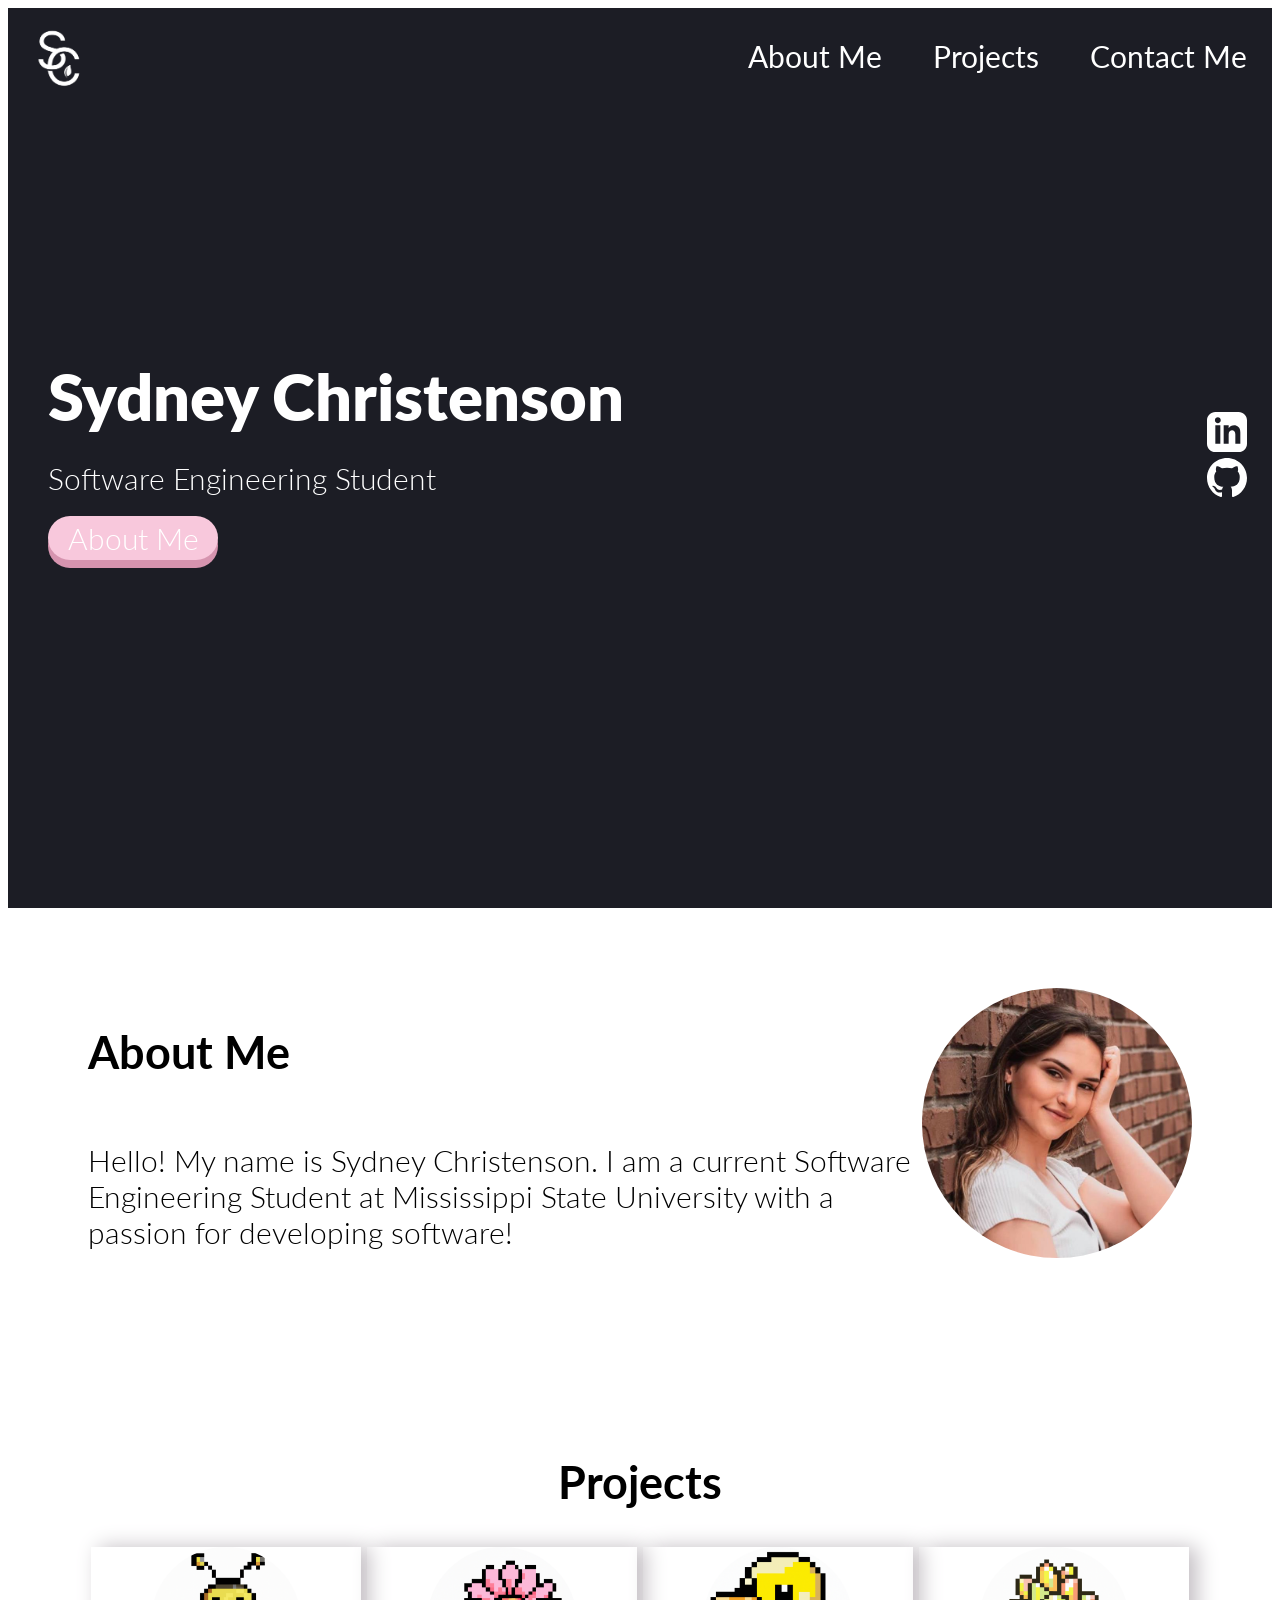
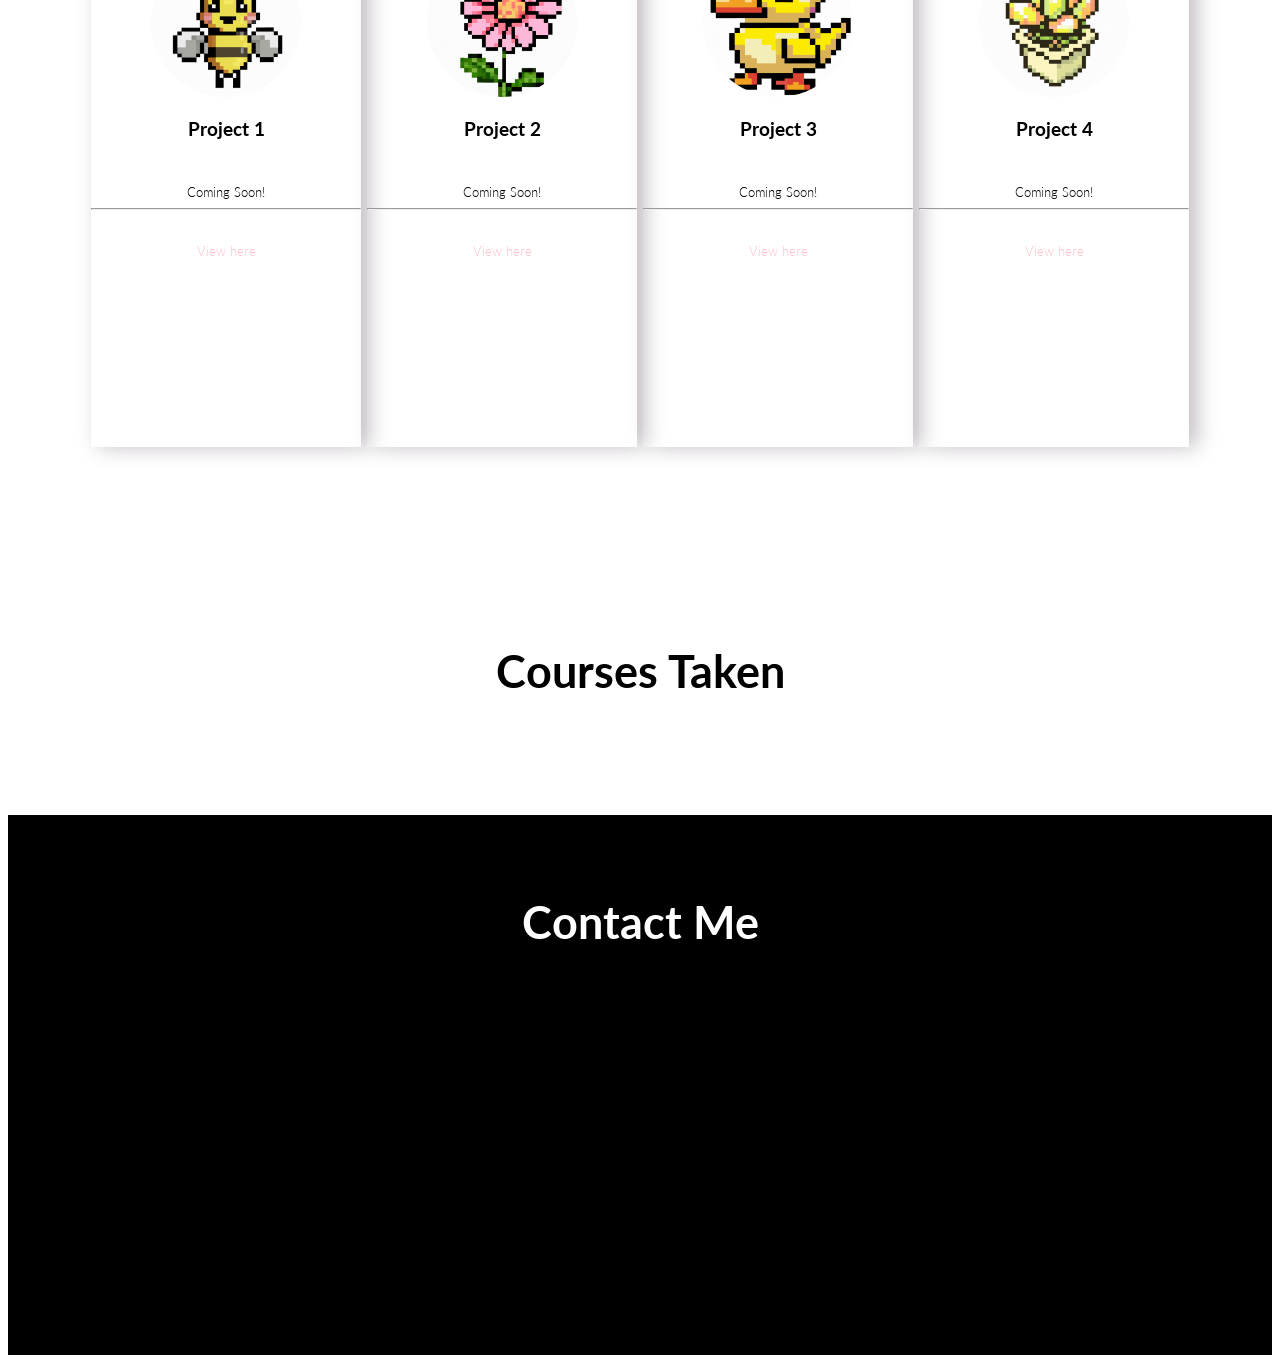
==== index.html @ 9f4ef2bf "updated used wrong branch" ====
<!DOCTYPE html>
<html>
    <head>
        <link rel="stylesheet" href ="source/stylesheet.css" />
        <link rel="preconnect" href="https://fonts.googleapis.com">
        <link rel="preconnect" href="https://fonts.gstatic.com" crossorigin>
        <link href="https://fonts.googleapis.com/css2?family=Comfortaa:wght@300;400;500;600;700&family=Lato:ital,wght@0,100;0,300;0,400;0,700;0,900;1,100;1,300;1,400;1,700;1,900&display=swap" rel="stylesheet">
        <title>Portfolio</title>
        <meta charset="UTF-8" />
    </head>
    <body>
        <section class="hero">
            <nav>
                <img class="logo" src="source/images/logo.png" alt="Sydney Christenson logo s c"/>
                <ul>
                    <li><a href="#about-me">About Me</a></li>
                    <li><a href="#projects">Projects</a></li>
                    <li><a href="#contacts">Contact Me</a></li>
                </ul>
            </nav>
            <div class="hero-area">
                <div class="hero-text">
                    <h1>Sydney Christenson</h1>
                    <p>Software Engineering Student</p>
                    <div class="button"><a href="#about-me">About Me</a></div>
                </div>
                <div class="socials">
                    <div><a href="https://www.linkedin.com/in/sydney-christenson-367678225/" class="icons">
                        <svg xmlns="http://www.w3.org/2000/svg" fill="#ffffff" width="40" height="40" viewBox="0 0 24 24"><path d="M19 0h-14c-2.761 0-5 2.239-5 5v14c0 2.761 2.239 5 5 5h14c2.762 0 5-2.239 5-5v-14c0-2.761-2.238-5-5-5zm-11 19h-3v-11h3v11zm-1.5-12.268c-.966 0-1.75-.79-1.75-1.764s.784-1.764 1.75-1.764 1.75.79 1.75 1.764-.783 1.764-1.75 1.764zm13.5 12.268h-3v-5.604c0-3.368-4-3.113-4 0v5.604h-3v-11h3v1.765c1.396-2.586 7-2.777 7 2.476v6.759z"/></svg>
                    </a></div>
                    <div></div><a href="https://github.com/SChristenson24" class="icons">
                        <svg xmlns="http://www.w3.org/2000/svg" fill="#ffffff" width="40" height="40" viewBox="0 0 24 24"><path d="M12 0c-6.626 0-12 5.373-12 12 0 5.302 3.438 9.8 8.207 11.387.599.111.793-.261.793-.577v-2.234c-3.338.726-4.033-1.416-4.033-1.416-.546-1.387-1.333-1.756-1.333-1.756-1.089-.745.083-.729.083-.729 1.205.084 1.839 1.237 1.839 1.237 1.07 1.834 2.807 1.304 3.492.997.107-.775.418-1.305.762-1.604-2.665-.305-5.467-1.334-5.467-5.931 0-1.311.469-2.381 1.236-3.221-.124-.303-.535-1.524.117-3.176 0 0 1.008-.322 3.301 1.23.957-.266 1.983-.399 3.003-.404 1.02.005 2.047.138 3.006.404 2.291-1.552 3.297-1.23 3.297-1.23.653 1.653.242 2.874.118 3.176.77.84 1.235 1.911 1.235 3.221 0 4.609-2.807 5.624-5.479 5.921.43.372.823 1.102.823 2.222v3.293c0 .319.192.694.801.576 4.765-1.589 8.199-6.086 8.199-11.386 0-6.627-5.373-12-12-12z"/></svg>
                    </a></div>
                </div>
            </div>
        </section>
        <section class="sub" id="about-me">
            <div class="info">
                <h2>About Me</h2>
                <p>Hello! My name is Sydney Christenson. I am a current Software Engineering Student at Mississippi State University with a passion for developing software!</p>
            </div>
            <div class="headshotc"></div>
                <img class="headshot" src="source/images/otherSenPic.jpeg" alt="Sydney Christenson Headshot"/>
        </section>
        <section class="sub-section" id="projects">
            <h2>Projects</h2>
            <div class="projectc">
                <div class="project-card">
                    <img class="project-image" src="source/images/bee.png" alt="Project one image"/>
                    <h3>Project 1</h3>
                    <p class="sub-text">Coming Soon!</p>
                    <hr/>
                    <a href=""><p class="sub-text2">View here</p></a>
                </div>
                <div class="project-card">
                    <img class="project-image" src="source/images/flower.png" alt="Project one image"/>
                    <h3>Project 2</h3>
                    <p class="sub-text">Coming Soon!</p>
                    <hr/>
                    <a href=""><p class="sub-text2">View here</p></a>
                </div>
                <div class="project-card">
                    <img class="project-image" src="source/images/duck.png" alt="Project one image"/>
                    <h3>Project 3</h3>
                    <p class="sub-text">Coming Soon!</p>
                    <hr/>
                    <a href=""><p class="sub-text2">View here</p></a>
                </div>
                <div class="project-card">
                    <img class="project-image" src="source/images/succulent .png" alt="Project one image"/>
                    <h3>Project 4</h3>
                    <p class="sub-text">Coming Soon!</p>
                    <hr/>
                    <a href=""><p class="sub-text2">View here</p></a>
                </div>
            </div>
        </section>
        <section class="sub" id="courses">
            <h2>Courses Taken</h2>
        </section>
        <footer class="contact-section" id="contacts">
            <h4>Contact Me</h4>
        </footer>




        <script src="source/port.js"></script>
    </body>
</html>
---- source/stylesheet.css ----
body {
    font-family: 'Lato', sans-serif;
}

section {

    background-color: white;


}

.hero {
    background-color: #1c1d25;
    height: 100vh;
    color: white;
    font-size: 30px;

}

footer {
    height: 500px;
    background-color: black;
}

nav {
    display: flex;
    justify-content: space-between;
}

ul {
    display: flex;
    list-style-type: none;
    width: 550px;
    justify-content: space-around;
}

li
{
    text-decoration: none;
}

h1{
    font-size: 65px;
    margin: 0;
    font-weight: 800;

}

h2 {
    font-size: 45px;
}

h4 {
    font-size: 45px;
    color: white;
}

p {
    margin: 0;
    padding-top: 25px;
    font-weight: 300;
    font-size: 30px;
}

.sub-text {
    font-size: 13px;
    font-weight: 300px;
}

.sub-text2 {
    font-size: 13px;
    font-weight: 300px;
    text-decoration: none;
    color: pink;
}

.hero-area{
    display: flex;
    height: 100%;
    justify-content: space-between;
    align-items: center;
}

.hero-text {
    margin-left: 40px;
    margin-bottom: 200px;
}

.button {
    width: 170px;
    height: 40px;
    border-radius: 25px;
    background-color: #F8C8DC;
    text-align: center;
    font-size: 30px;
    font-weight: 300;
    padding-top: 4px;
    margin-top: 20px;
    box-shadow: 0px 8px #d694af;
}

.button:hover {
    background-color: #fc8eac;
}

.button:active {
    background-color: #a9a9a9;
    color: #808080;
}

.socials {
    padding-bottom: 200px;
}

.logo {
    height: 100px;
}

.icons {
    margin: 25px;

}

.sub {
    display: flex;
    justify-content: space-around;
    padding: 80px;
}

.sub-section {
    display: flex;
    flex-direction: column;
    text-align: center;
    padding: 80px;
}

.contact-section {
    display: flex;
    flex-direction: column;
    text-align: center;
    padding: 20px;
}

.headshot {
    width: 270px;
    height: 270px;
    border-radius: 150px;
}

.headshotc {
    display: flex;
    align-items: center;
}

.project-card {
    width: 270px;
    height: 500px;
    box-shadow: 8px 0px 20px #c3bec3;
}

.projectc {
    display: flex;
    justify-content: space-around;
}

.project-image {
    height: 150px;
    width: 150px;
    border-radius: 150px;
}

a {
    text-decoration: none;
    color: white;
}
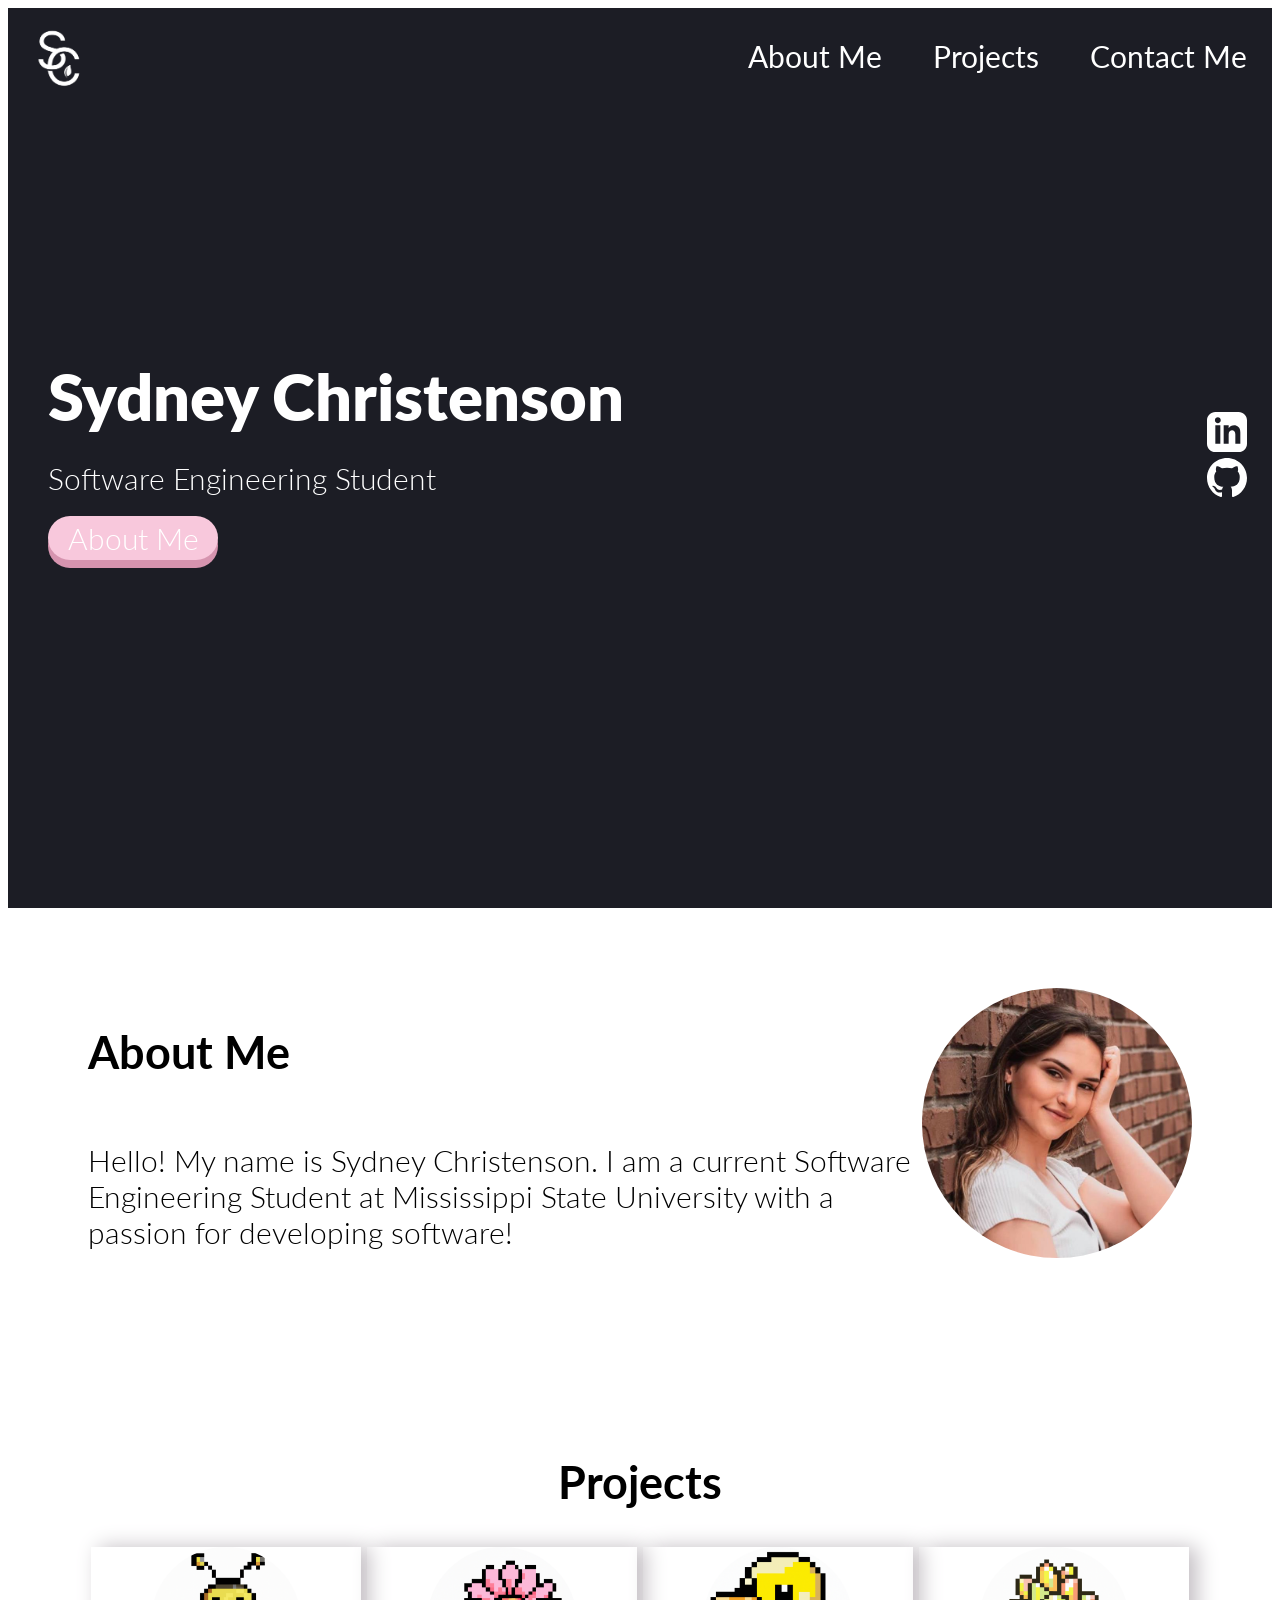
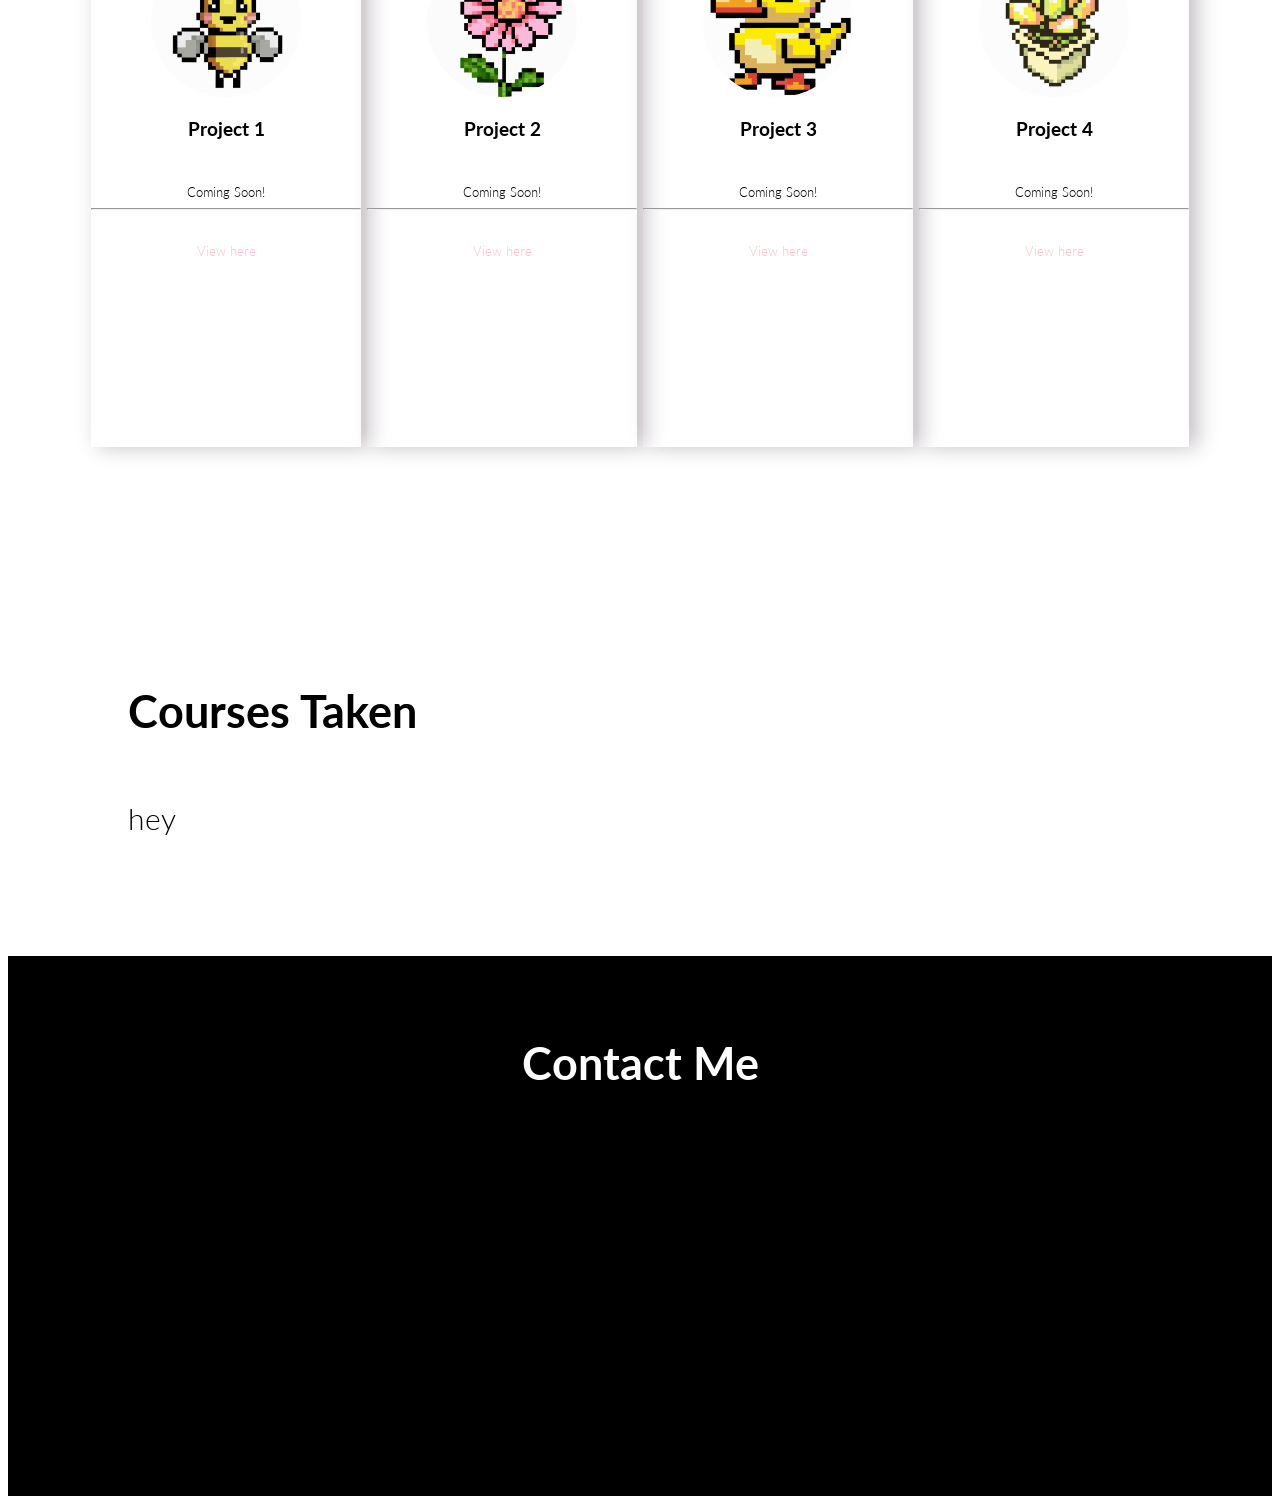
==== commit 7e7218ca: "Started course section plan what to do" ====
--- a/index.html
+++ b/index.html
@@ -35,7 +35,7 @@
             </div>
         </section>
         <section class="sub" id="about-me">
-            <div class="info">
+            <div>
                 <h2>About Me</h2>
                 <p>Hello! My name is Sydney Christenson. I am a current Software Engineering Student at Mississippi State University with a passion for developing software!</p>
             </div>
@@ -75,8 +75,9 @@
                 </div>
             </div>
         </section>
-        <section class="sub" id="courses">
+        <section class="course-section" id="courses">
             <h2>Courses Taken</h2>
+            <p>hey</p>
         </section>
         <footer class="contact-section" id="contacts">
             <h4>Contact Me</h4>
--- a/source/stylesheet.css
+++ b/source/stylesheet.css
@@ -141,6 +141,13 @@
     padding: 20px;
 }
 
+.course-section {
+    display: flex;
+    flex-direction: column;
+    text-align: left;
+    padding: 120px;
+}
+
 .headshot {
     width: 270px;
     height: 270px;
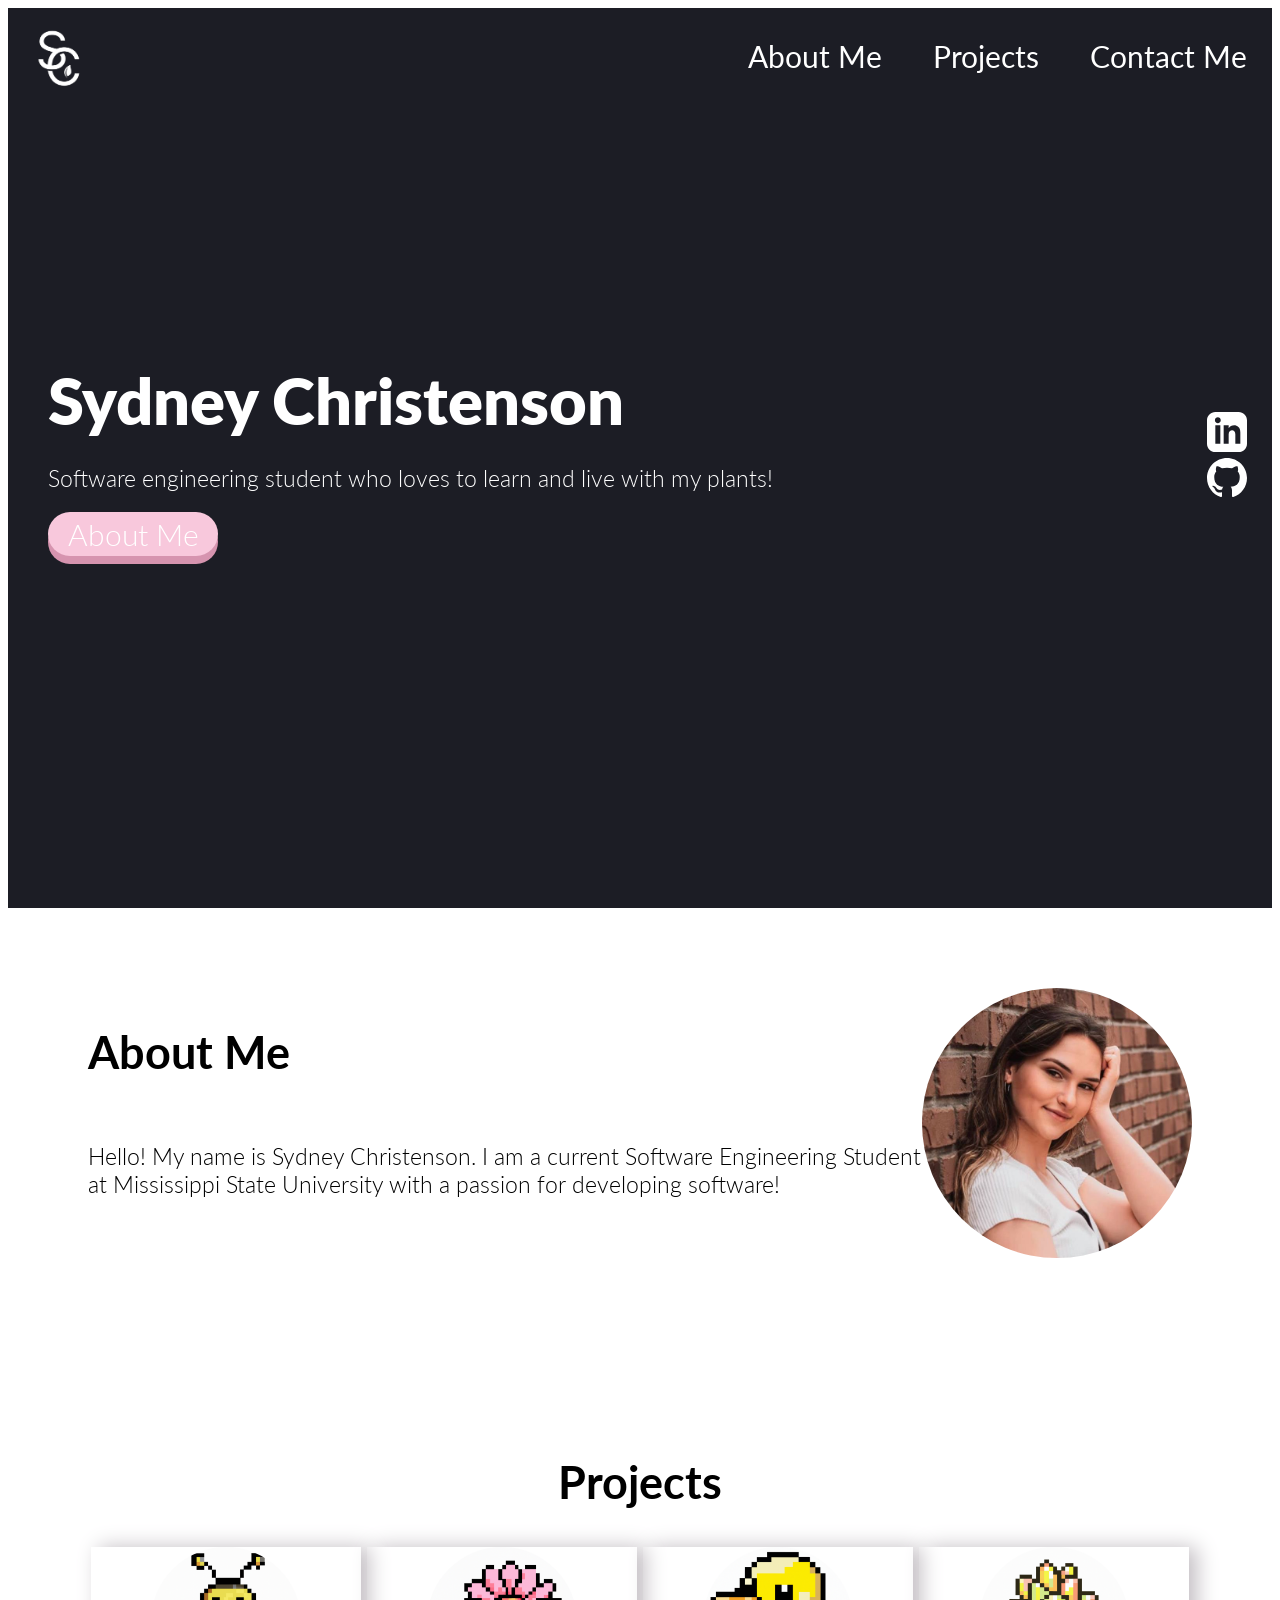
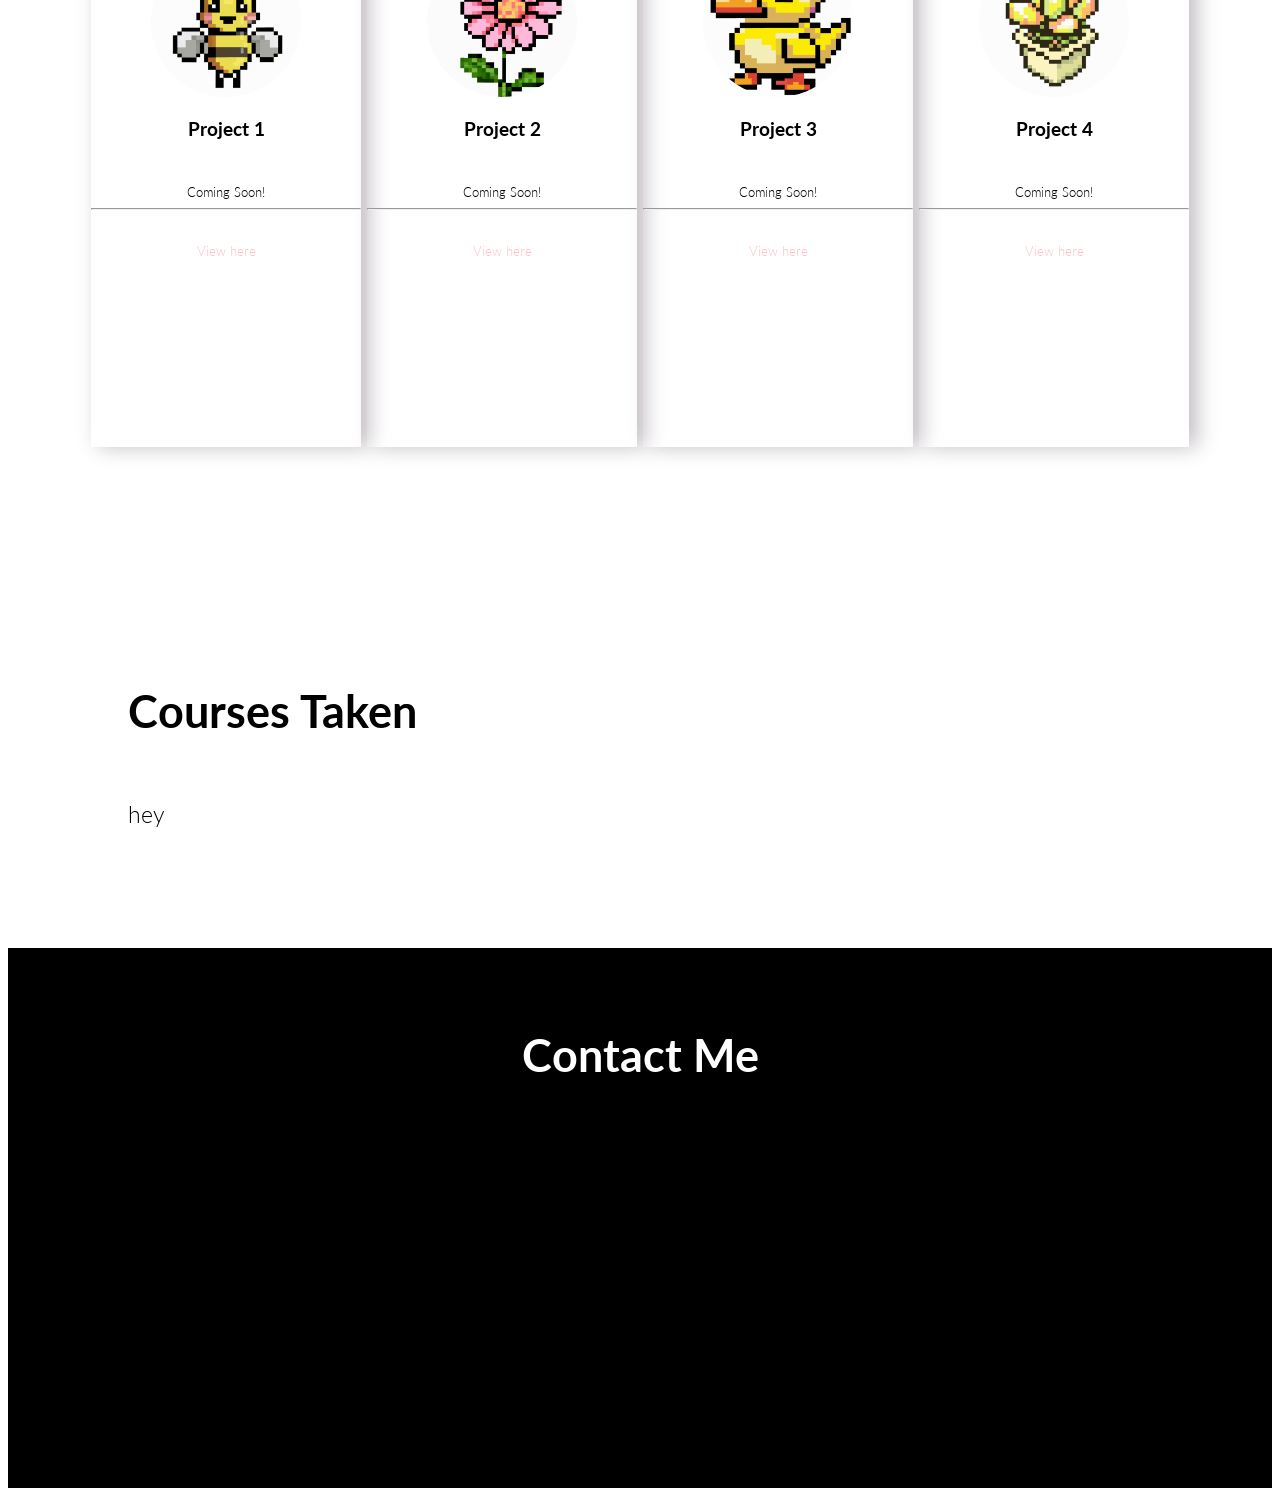
==== commit ce90ab16: "idwn wefjhwbefjh" ====
--- a/index.html
+++ b/index.html
@@ -1,6 +1,7 @@
 <!DOCTYPE html>
 <html>
     <head>
+        <link rel="stylesheet" href="index.css">
         <link rel="stylesheet" href ="source/stylesheet.css" />
         <link rel="preconnect" href="https://fonts.googleapis.com">
         <link rel="preconnect" href="https://fonts.gstatic.com" crossorigin>
@@ -21,7 +22,7 @@
             <div class="hero-area">
                 <div class="hero-text">
                     <h1>Sydney Christenson</h1>
-                    <p>Software Engineering Student</p>
+                    <p>Software engineering student who loves to learn and live with my plants! <meta charset="UTF-8"></p>
                     <div class="button"><a href="#about-me">About Me</a></div>
                 </div>
                 <div class="socials">
--- a/source/stylesheet.css
+++ b/source/stylesheet.css
@@ -59,7 +59,7 @@
     margin: 0;
     padding-top: 25px;
     font-weight: 300;
-    font-size: 30px;
+    font-size: 23px;
 }
 
 .sub-text {
@@ -170,6 +170,13 @@
     justify-content: space-around;
 }
 
+@media only screen and (max-width: 1000px) {
+    .projectc {
+        display: flex;
+        flex-wrap: wrap;
+    }
+}
+
 .project-image {
     height: 150px;
     width: 150px;
@@ -182,3 +189,4 @@
 }
 
 
+
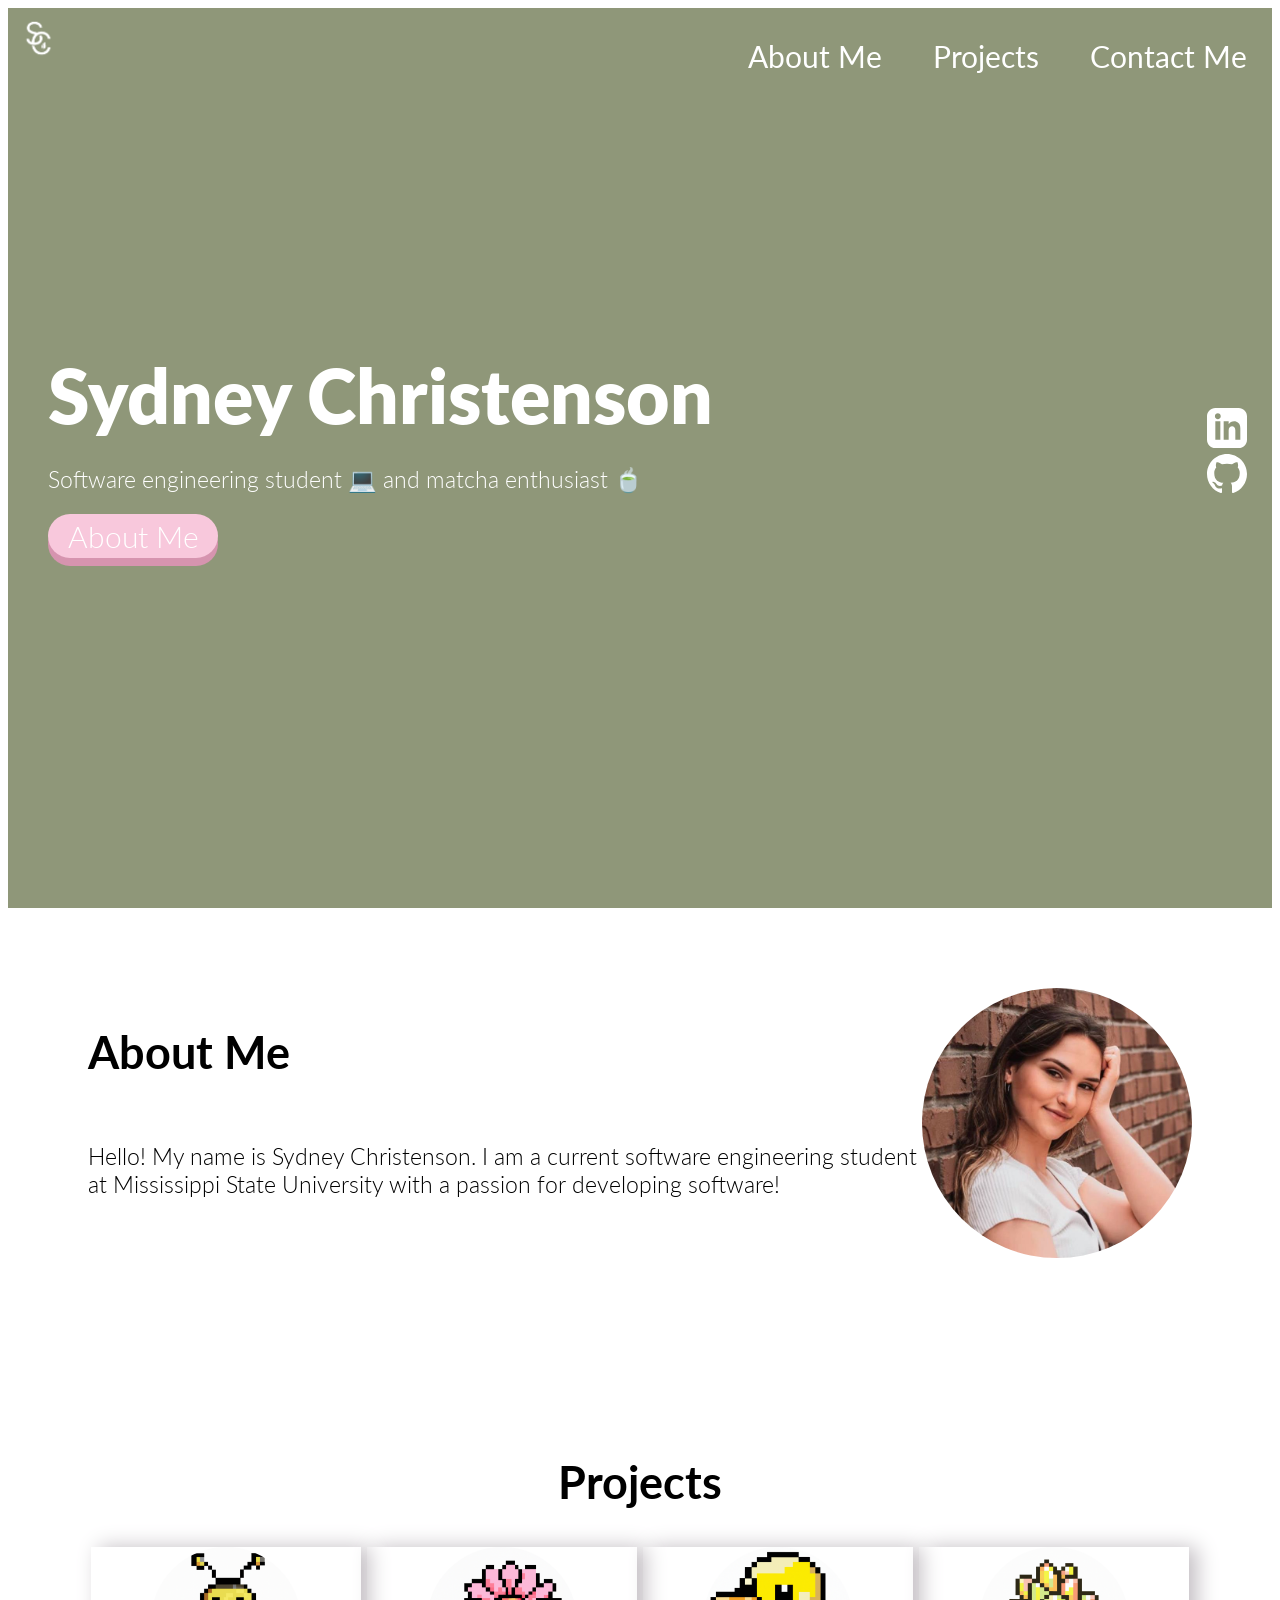
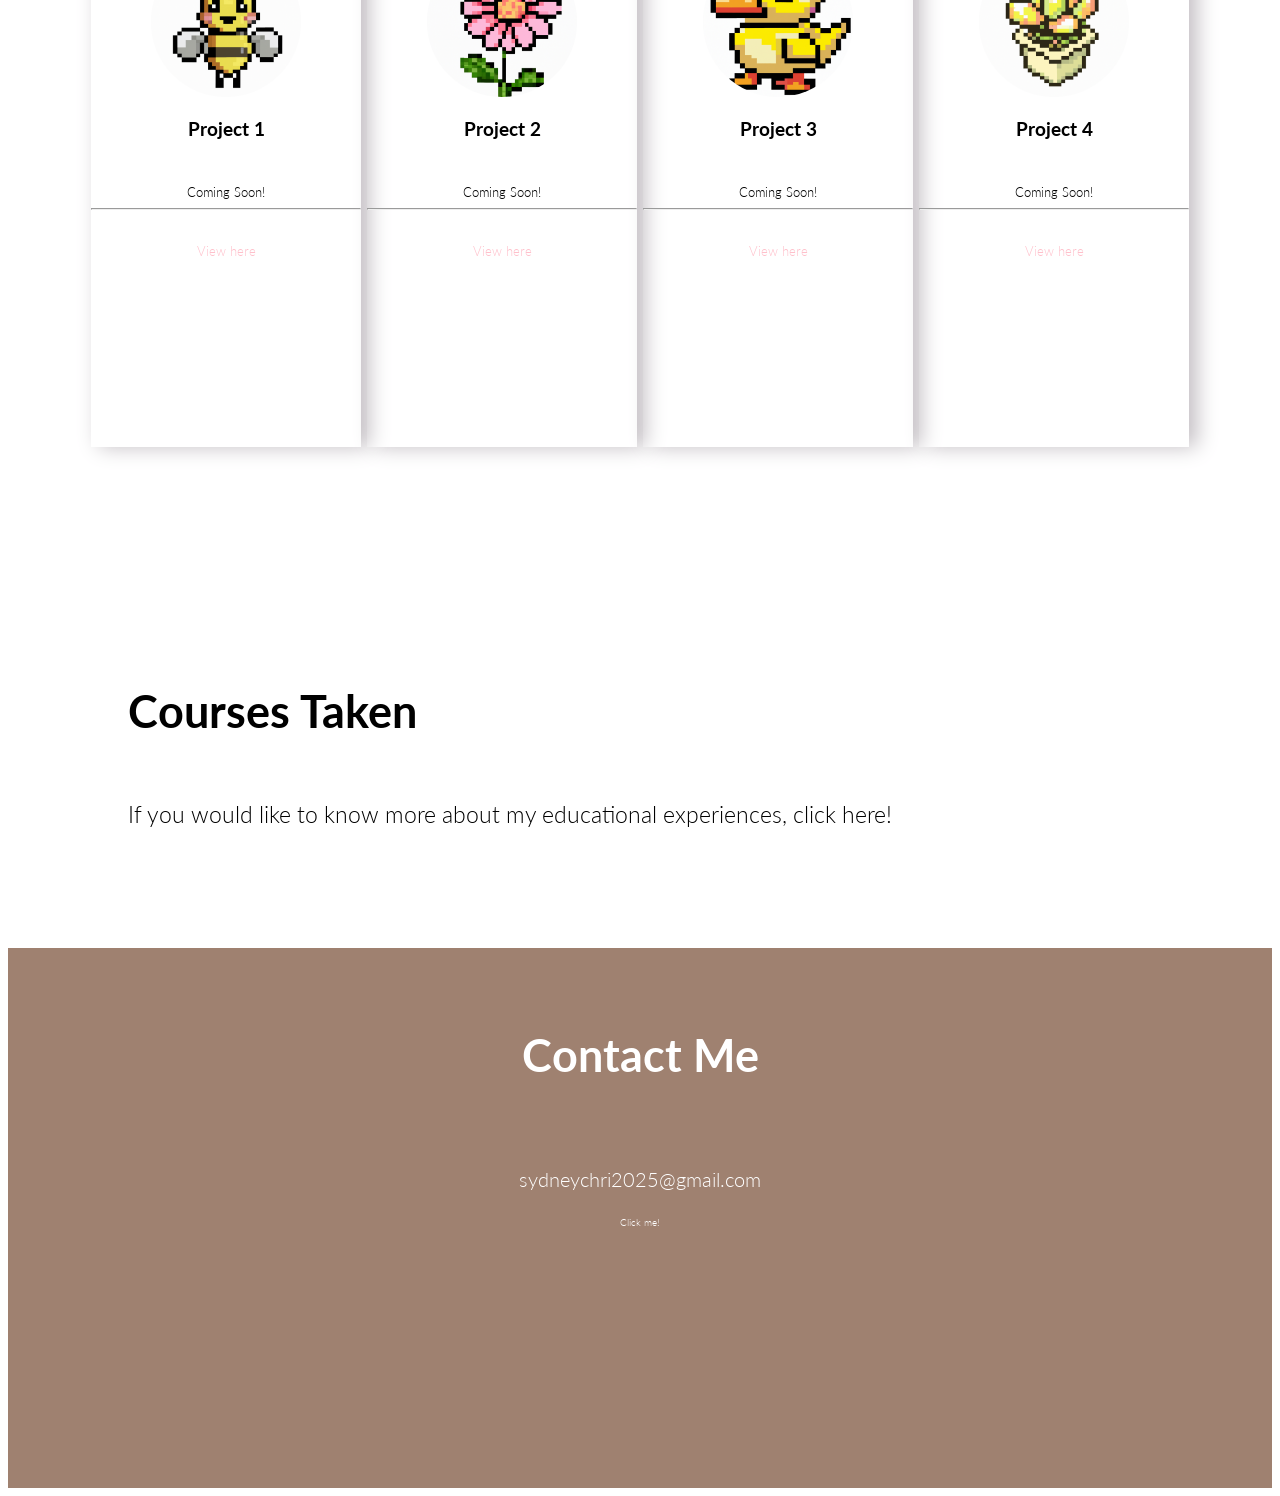
==== commit 810af349: "FINISHING" ====
--- a/index.html
+++ b/index.html
@@ -22,7 +22,7 @@
             <div class="hero-area">
                 <div class="hero-text">
                     <h1>Sydney Christenson</h1>
-                    <p>Software engineering student who loves to learn and live with my plants! <meta charset="UTF-8"></p>
+                    <p>Software engineering student <span>💻</span> and matcha enthusiast <span>🍵</span><meta charset="UTF-8"></p>
                     <div class="button"><a href="#about-me">About Me</a></div>
                 </div>
                 <div class="socials">
@@ -38,7 +38,7 @@
         <section class="sub" id="about-me">
             <div>
                 <h2>About Me</h2>
-                <p>Hello! My name is Sydney Christenson. I am a current Software Engineering Student at Mississippi State University with a passion for developing software!</p>
+                <p>Hello! My name is Sydney Christenson. I am a current software engineering student at Mississippi State University with a passion for developing software!</p>
             </div>
             <div class="headshotc"></div>
                 <img class="headshot" src="source/images/otherSenPic.jpeg" alt="Sydney Christenson Headshot"/>
@@ -78,15 +78,12 @@
         </section>
         <section class="course-section" id="courses">
             <h2>Courses Taken</h2>
-            <p>hey</p>
+            <p>If you would like to know more about my educational experiences, click here!</p>
         </section>
         <footer class="contact-section" id="contacts">
             <h4>Contact Me</h4>
+            <a href="mailto:sydneychri2025@gmail.com?subject=Hello%20Sydney!"><p class="contact-p">sydneychri2025@gmail.com</p></a>
+            <p class="small-text">Click me!</p>
         </footer>
-
-
-
-
-        <script src="source/port.js"></script>
     </body>
-</html>+</html> 
--- a/source/stylesheet.css
+++ b/source/stylesheet.css
@@ -10,7 +10,7 @@
 }
 
 .hero {
-    background-color: #1c1d25;
+    background-color: #8F9779;
     height: 100vh;
     color: white;
     font-size: 30px;
@@ -19,7 +19,7 @@
 
 footer {
     height: 500px;
-    background-color: black;
+    background-color: #9F8170;
 }
 
 nav {
@@ -40,7 +40,7 @@
 }
 
 h1{
-    font-size: 65px;
+    font-size: 75px;
     margin: 0;
     font-weight: 800;
 
@@ -60,6 +60,22 @@
     padding-top: 25px;
     font-weight: 300;
     font-size: 23px;
+}
+
+.contact-p {
+    color: white;
+    font-size: 20px;
+}
+
+.contact-p:hover{
+    color: #54443a;
+}
+
+.small-text{
+    font-size: 10px;
+    font-weight: 200px;
+    text-decoration: none;
+    color: white;
 }
 
 .sub-text {
@@ -113,7 +129,7 @@
 }
 
 .logo {
-    height: 100px;
+    height: 60px;
 }
 
 .icons {
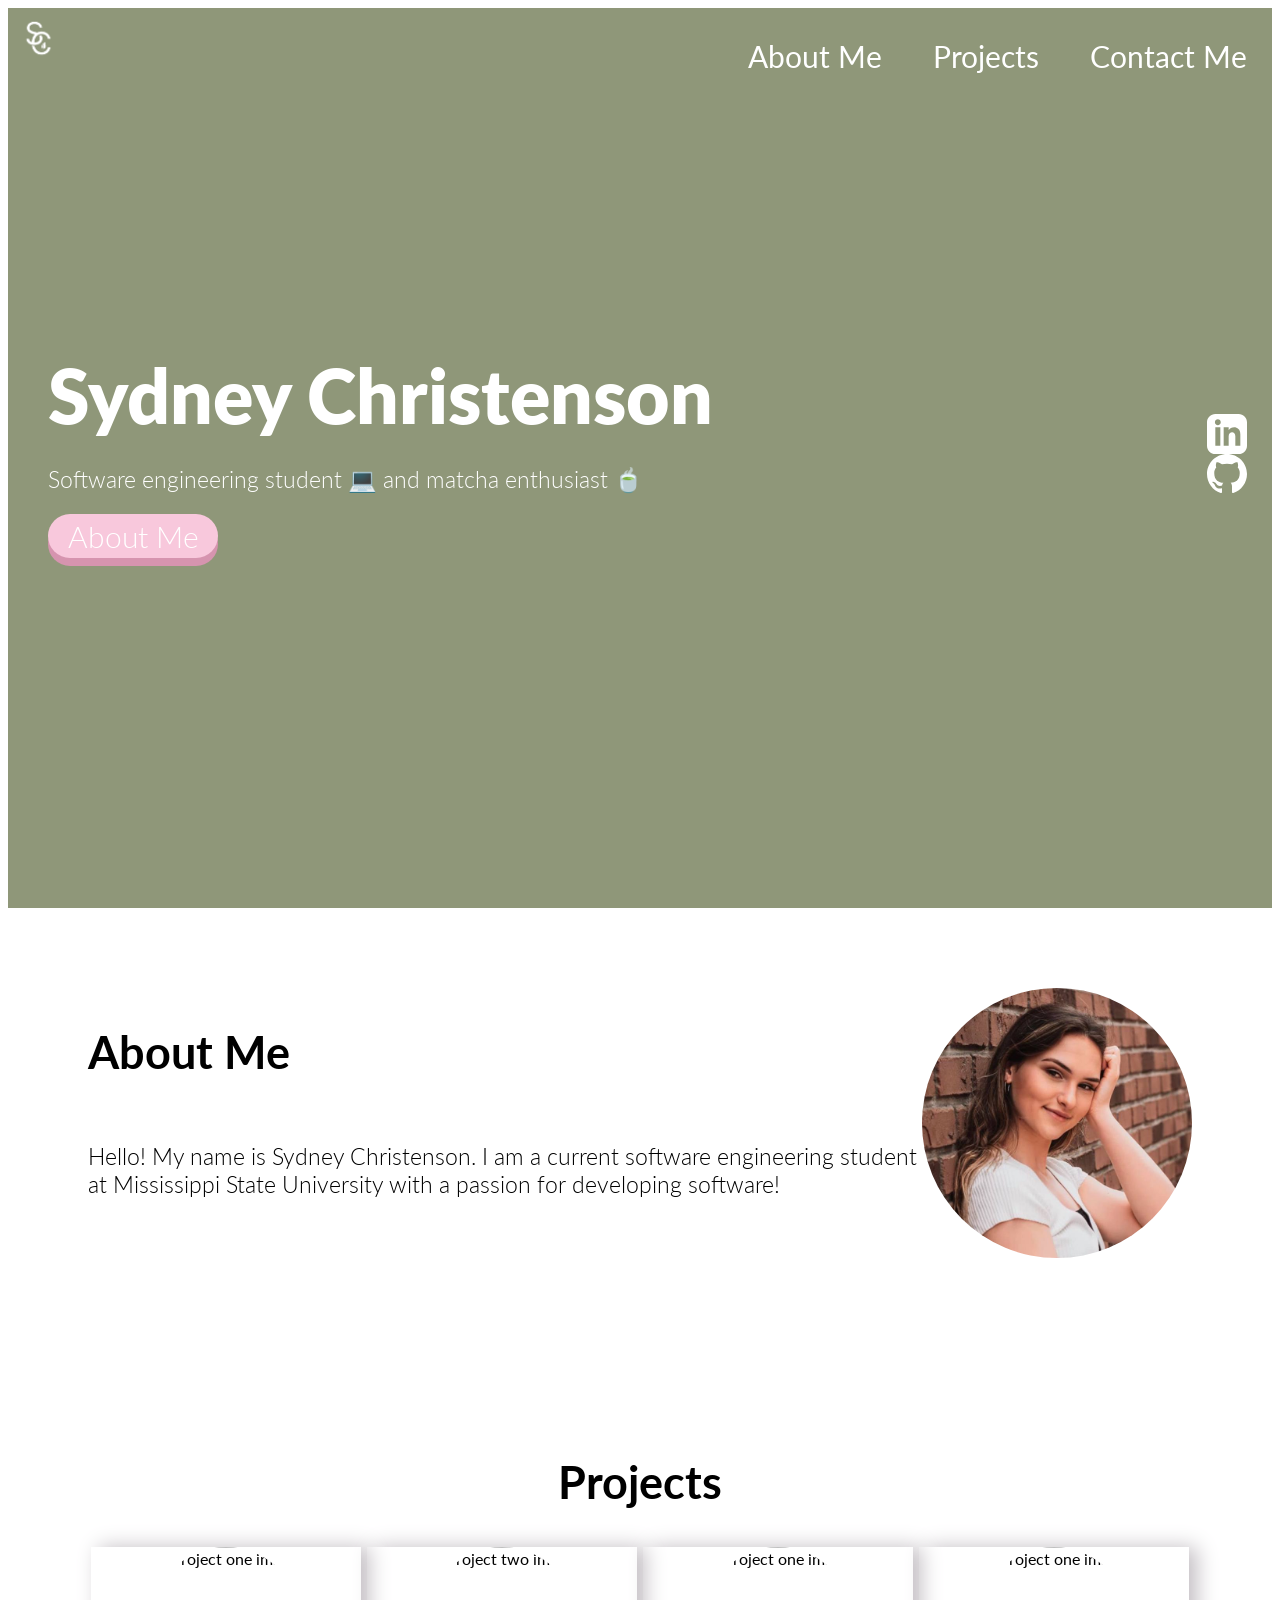
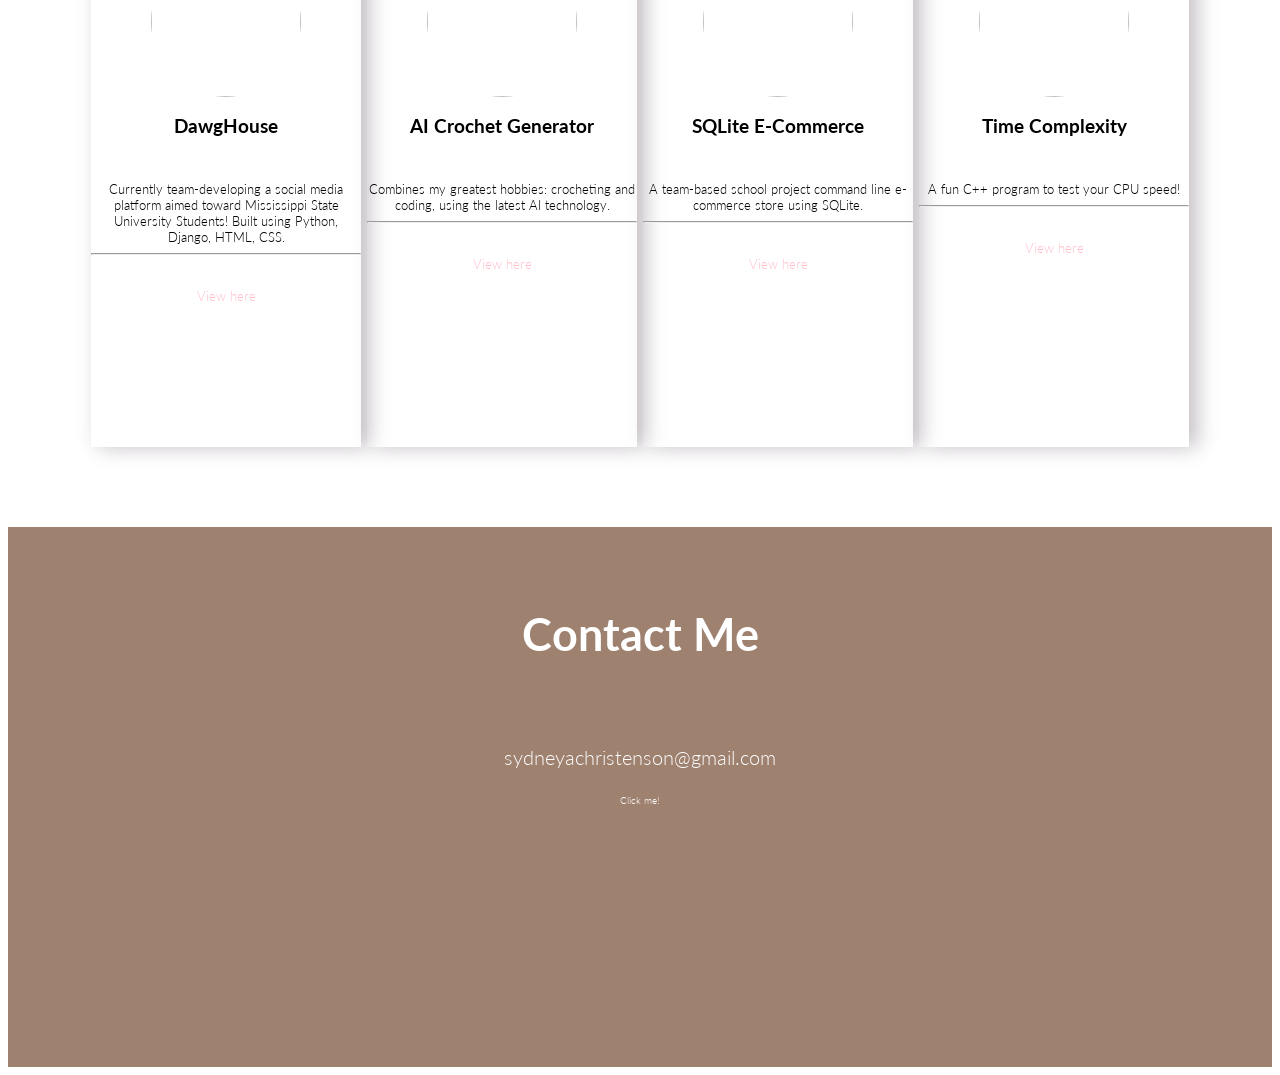
==== commit dda27abb: "Update index.html" ====
--- a/index.html
+++ b/index.html
@@ -1,4 +1,3 @@
-<!DOCTYPE html>
 <html>
     <head>
         <link rel="stylesheet" href="index.css">
@@ -47,43 +46,47 @@
             <h2>Projects</h2>
             <div class="projectc">
                 <div class="project-card">
-                    <img class="project-image" src="source/images/bee.png" alt="Project one image"/>
-                    <h3>Project 1</h3>
-                    <p class="sub-text">Coming Soon!</p>
+                    <img class="project-image" src="source/images/DawgHouseThumb.png" alt="Project one image"/>
+                    <h3>DawgHouse</h3>
+                    <p class="sub-text">Currently team-developing a social media platform
+                        aimed toward Mississippi State University Students! Built using Python, Django, HTML, CSS.</p>
                     <hr/>
-                    <a href=""><p class="sub-text2">View here</p></a>
+                    <a href="https://github.com/Ragnarok9401/intro_software_eng_jf1774"><p class="sub-text2">View here</p></a>
                 </div>
                 <div class="project-card">
-                    <img class="project-image" src="source/images/flower.png" alt="Project one image"/>
-                    <h3>Project 2</h3>
-                    <p class="sub-text">Coming Soon!</p>
+                    <img class="project-image" src="source/images/CrochetThumb.png" alt="Project two image"/>
+                    <h3>AI Crochet Generator</h3>
+                    <p class="sub-text">Combines my greatest hobbies: crocheting and coding, using the 
+                        latest AI technology.
+                    </p>
                     <hr/>
-                    <a href=""><p class="sub-text2">View here</p></a>
+                    <a href="https://github.com/SChristenson24/AI-Crochet-Generator"><p class="sub-text2">View here</p></a>
                 </div>
                 <div class="project-card">
-                    <img class="project-image" src="source/images/duck.png" alt="Project one image"/>
-                    <h3>Project 3</h3>
-                    <p class="sub-text">Coming Soon!</p>
+                    <img class="project-image" src="source/images/CartThumb.png" alt="Project one image"/>
+                    <h3>SQLite E-Commerce</h3>
+                    <p class="sub-text">A team-based school project 
+                        command line e-commerce store using SQLite.</p>
                     <hr/>
-                    <a href=""><p class="sub-text2">View here</p></a>
+                    <a href="https://github.com/justinwhitfieldd/eCom-commandLine/tree/main"><p class="sub-text2">View here</p></a>
                 </div>
                 <div class="project-card">
-                    <img class="project-image" src="source/images/succulent .png" alt="Project one image"/>
-                    <h3>Project 4</h3>
-                    <p class="sub-text">Coming Soon!</p>
+                    <img class="project-image" src="source/images/TimeThumb.png" alt="Project one image"/>
+                    <h3>Time Complexity</h3>
+                    <p class="sub-text">A fun C++ program to test your CPU speed!</p>
                     <hr/>
-                    <a href=""><p class="sub-text2">View here</p></a>
+                    <a href="https://github.com/SChristenson24/Time-Complexity"><p class="sub-text2">View here</p></a>
                 </div>
             </div>
         </section>
-        <section class="course-section" id="courses">
+        <!--section class="course-section" id="courses">
             <h2>Courses Taken</h2>
             <p>If you would like to know more about my educational experiences, click here!</p>
-        </section>
+        </section -->
         <footer class="contact-section" id="contacts">
             <h4>Contact Me</h4>
-            <a href="mailto:sydneychri2025@gmail.com?subject=Hello%20Sydney!"><p class="contact-p">sydneychri2025@gmail.com</p></a>
+            <a href="mailto:sydneyachristenson@gmail.com?subject=Hello%20Sydney!"><p class="contact-p">sydneyachristenson@gmail.com</p></a>
             <p class="small-text">Click me!</p>
         </footer>
     </body>
-</html> +</html> 
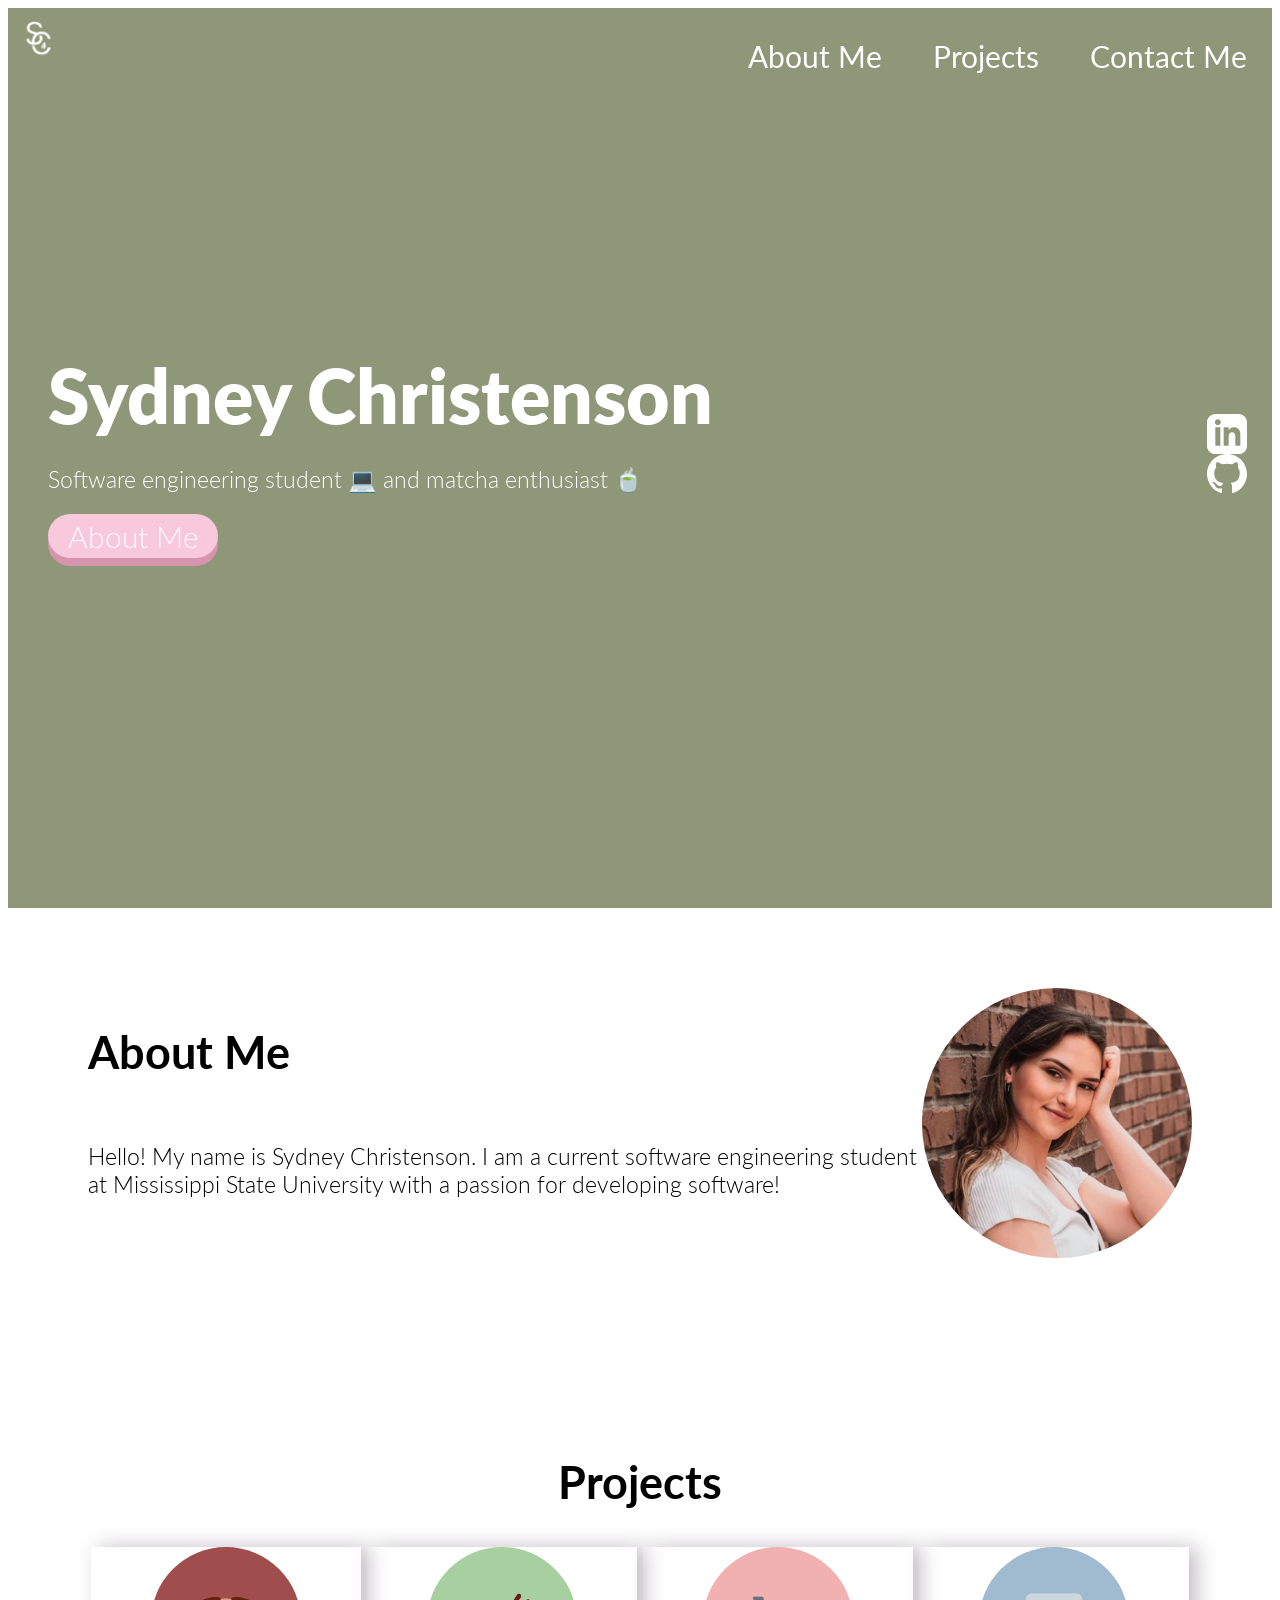
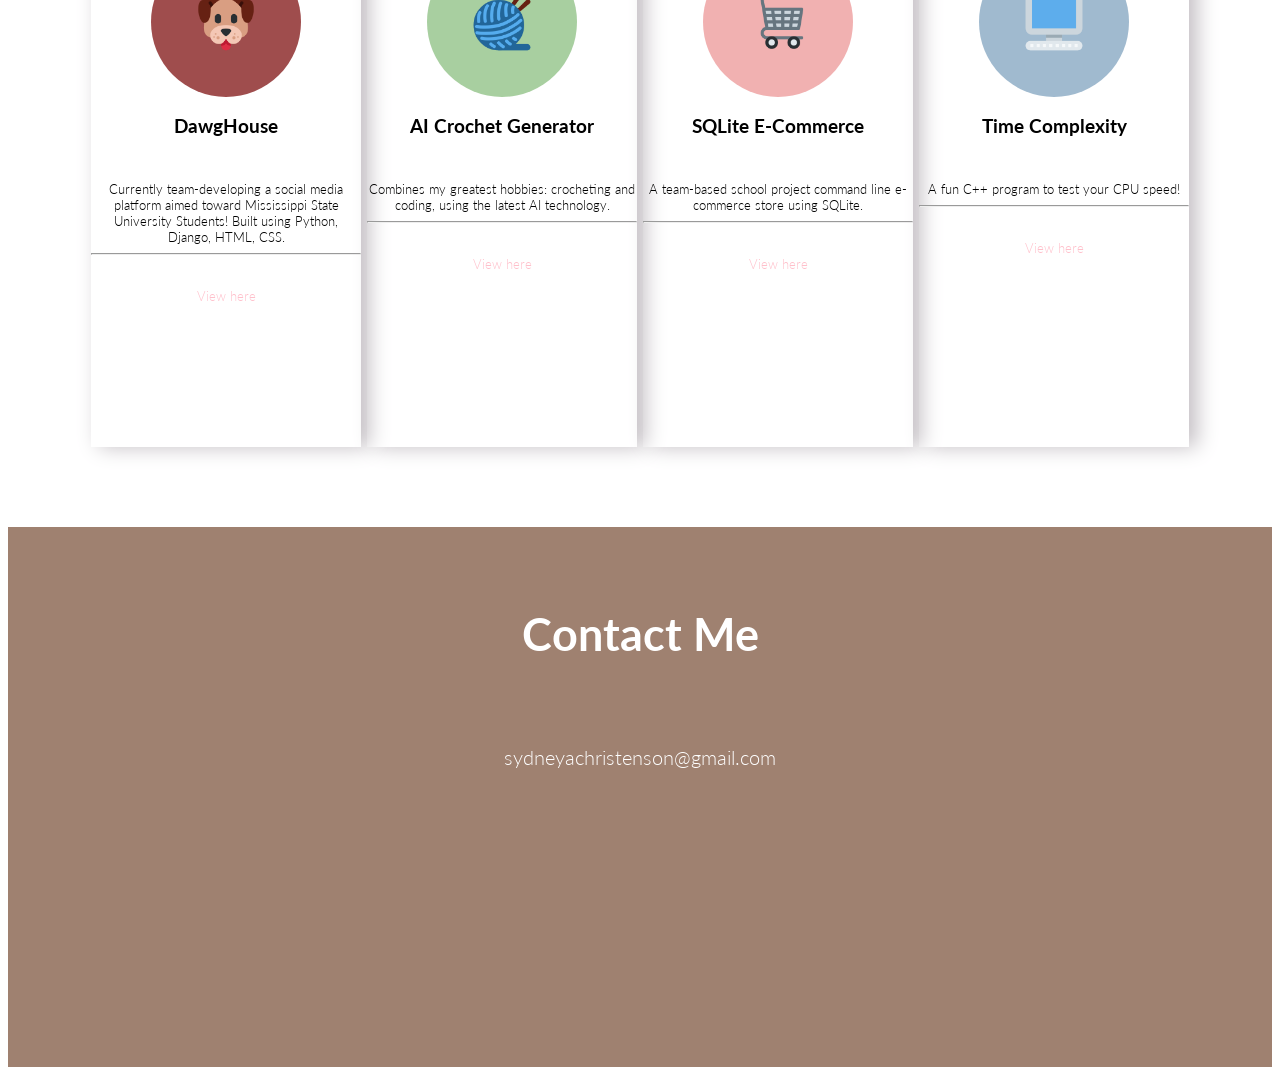
==== commit 4d32e5a7: "Update index.html" ====
--- a/index.html
+++ b/index.html
@@ -86,7 +86,6 @@
         <footer class="contact-section" id="contacts">
             <h4>Contact Me</h4>
             <a href="mailto:sydneyachristenson@gmail.com?subject=Hello%20Sydney!"><p class="contact-p">sydneyachristenson@gmail.com</p></a>
-            <p class="small-text">Click me!</p>
         </footer>
     </body>
 </html> 
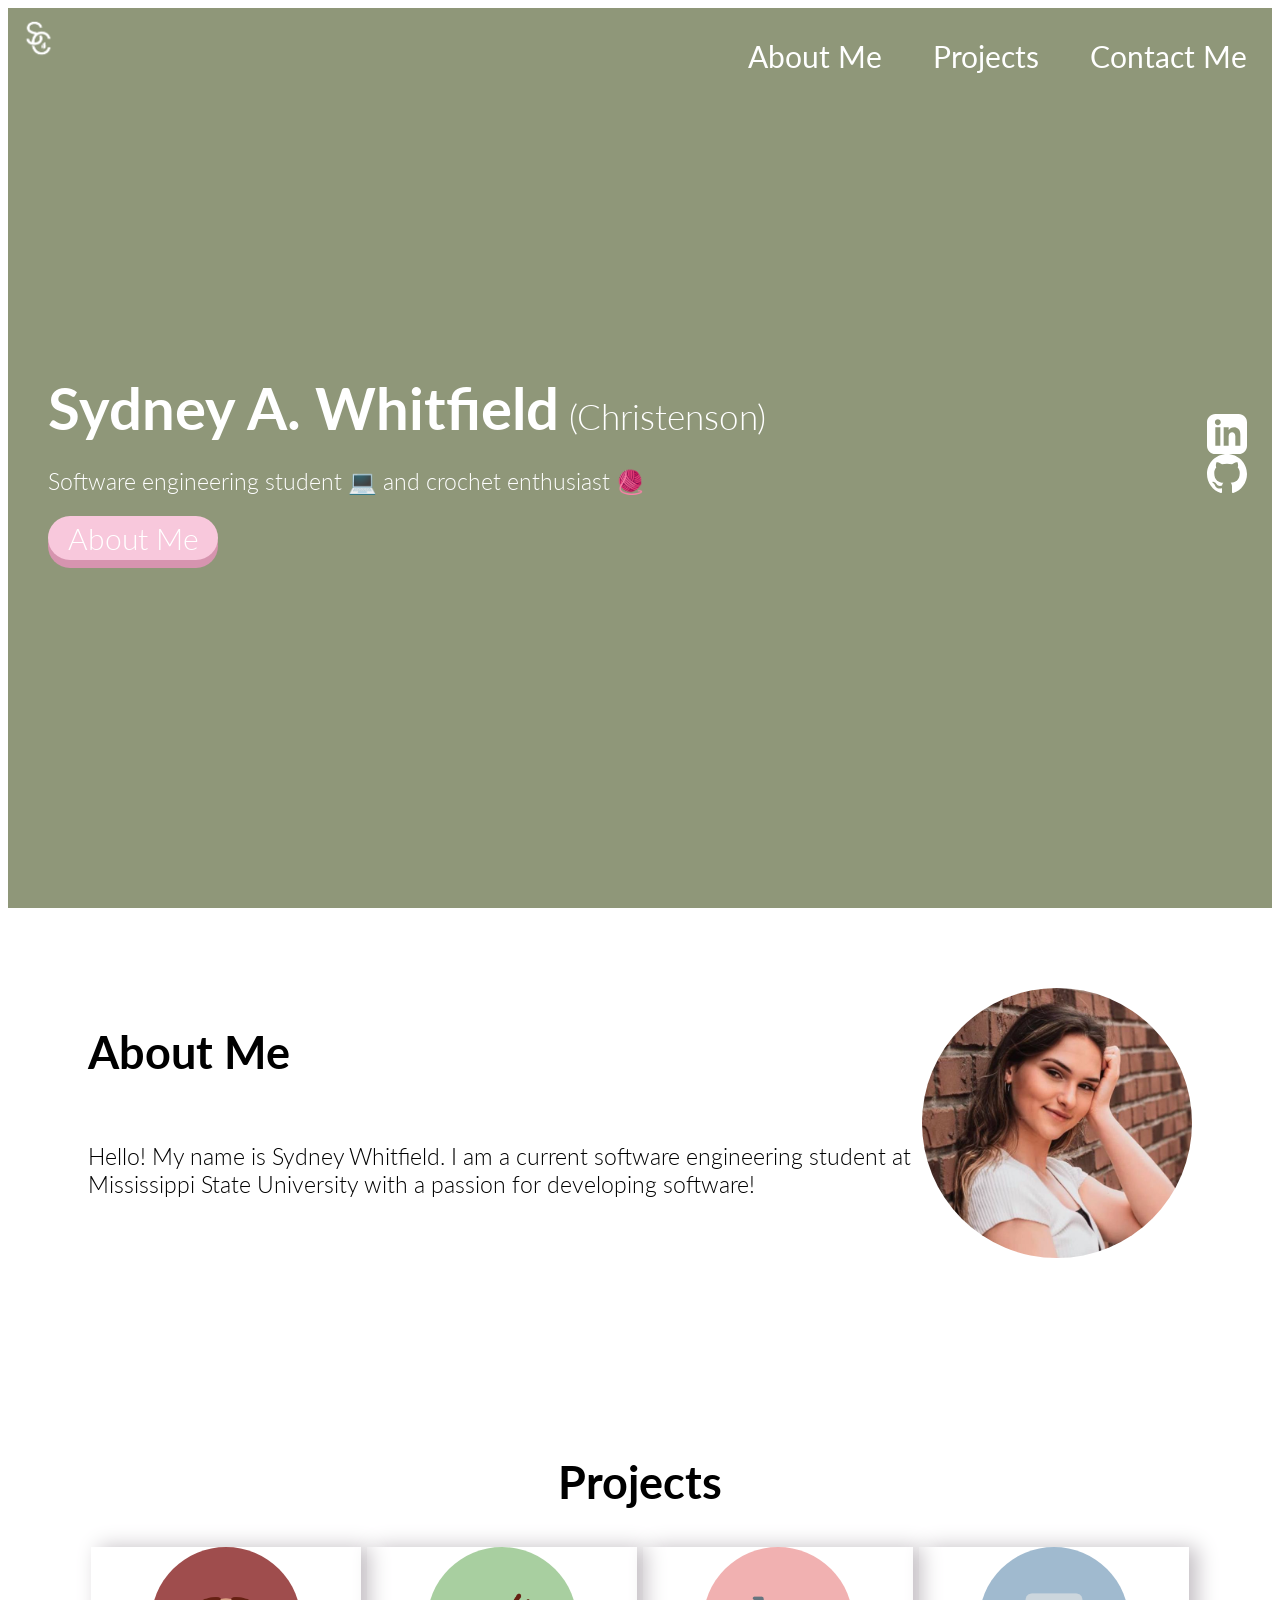
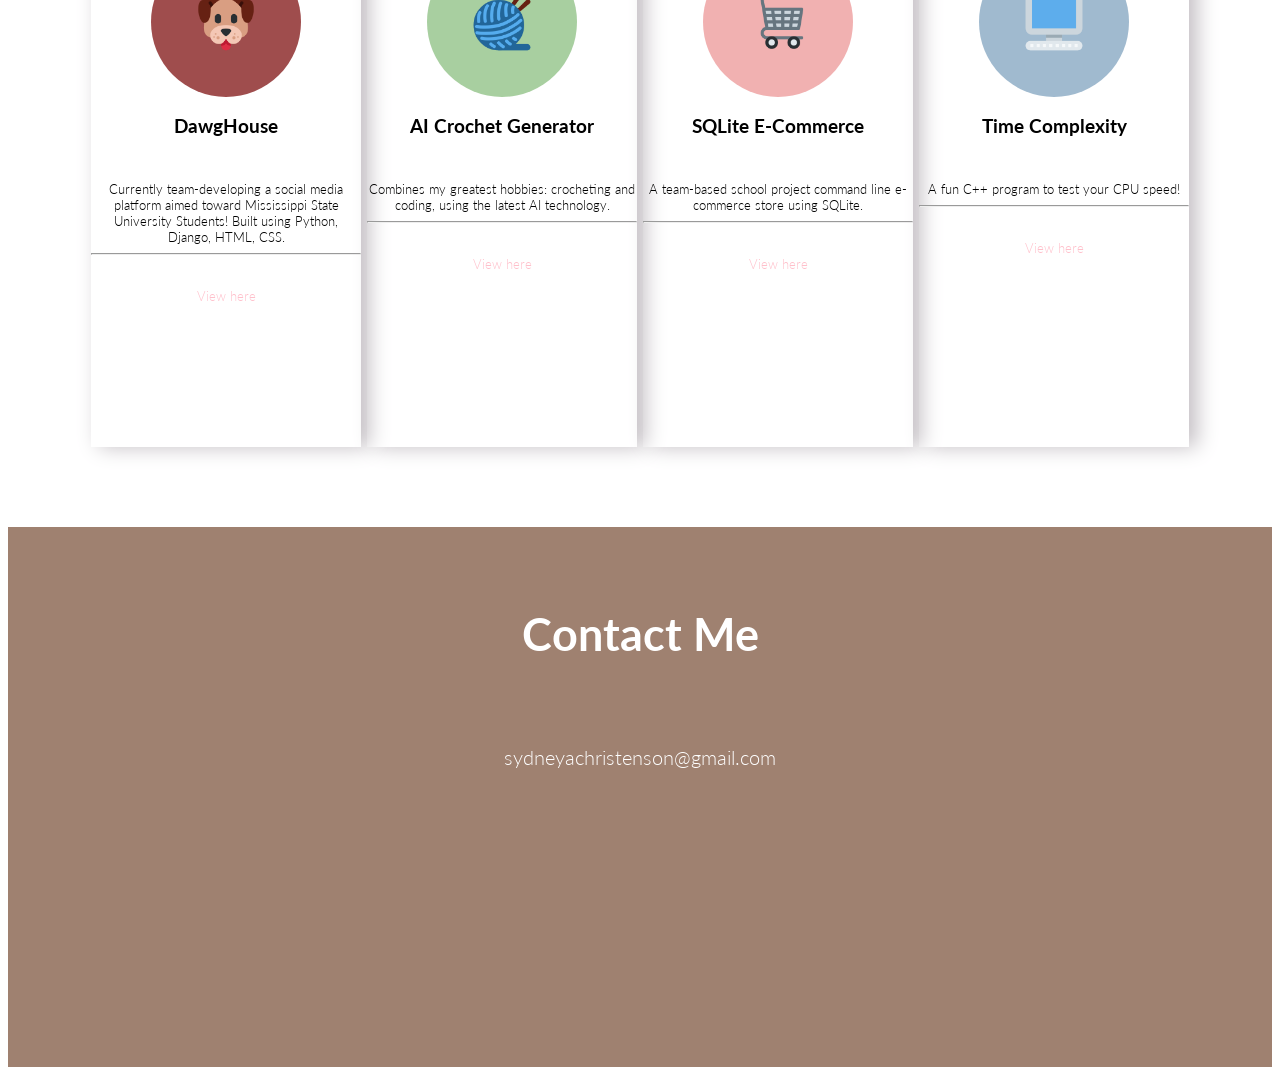
==== commit 291f57b1: "name change" ====
--- a/index.html
+++ b/index.html
@@ -20,8 +20,8 @@
             </nav>
             <div class="hero-area">
                 <div class="hero-text">
-                    <h1>Sydney Christenson</h1>
-                    <p>Software engineering student <span>💻</span> and matcha enthusiast <span>🍵</span><meta charset="UTF-8"></p>
+                    <p><span style="font-size: 2.5em; font-weight: bold;">Sydney A. Whitfield</span><span style="font-size: 1.5em;"> (Christenson)</span></p>
+                    <p>Software engineering student <span>💻</span> and crochet enthusiast <span>🧶</span><meta charset="UTF-8"></p>
                     <div class="button"><a href="#about-me">About Me</a></div>
                 </div>
                 <div class="socials">
@@ -37,7 +37,7 @@
         <section class="sub" id="about-me">
             <div>
                 <h2>About Me</h2>
-                <p>Hello! My name is Sydney Christenson. I am a current software engineering student at Mississippi State University with a passion for developing software!</p>
+                <p>Hello! My name is Sydney Whitfield. I am a current software engineering student at Mississippi State University with a passion for developing software!</p>
             </div>
             <div class="headshotc"></div>
                 <img class="headshot" src="source/images/otherSenPic.jpeg" alt="Sydney Christenson Headshot"/>
